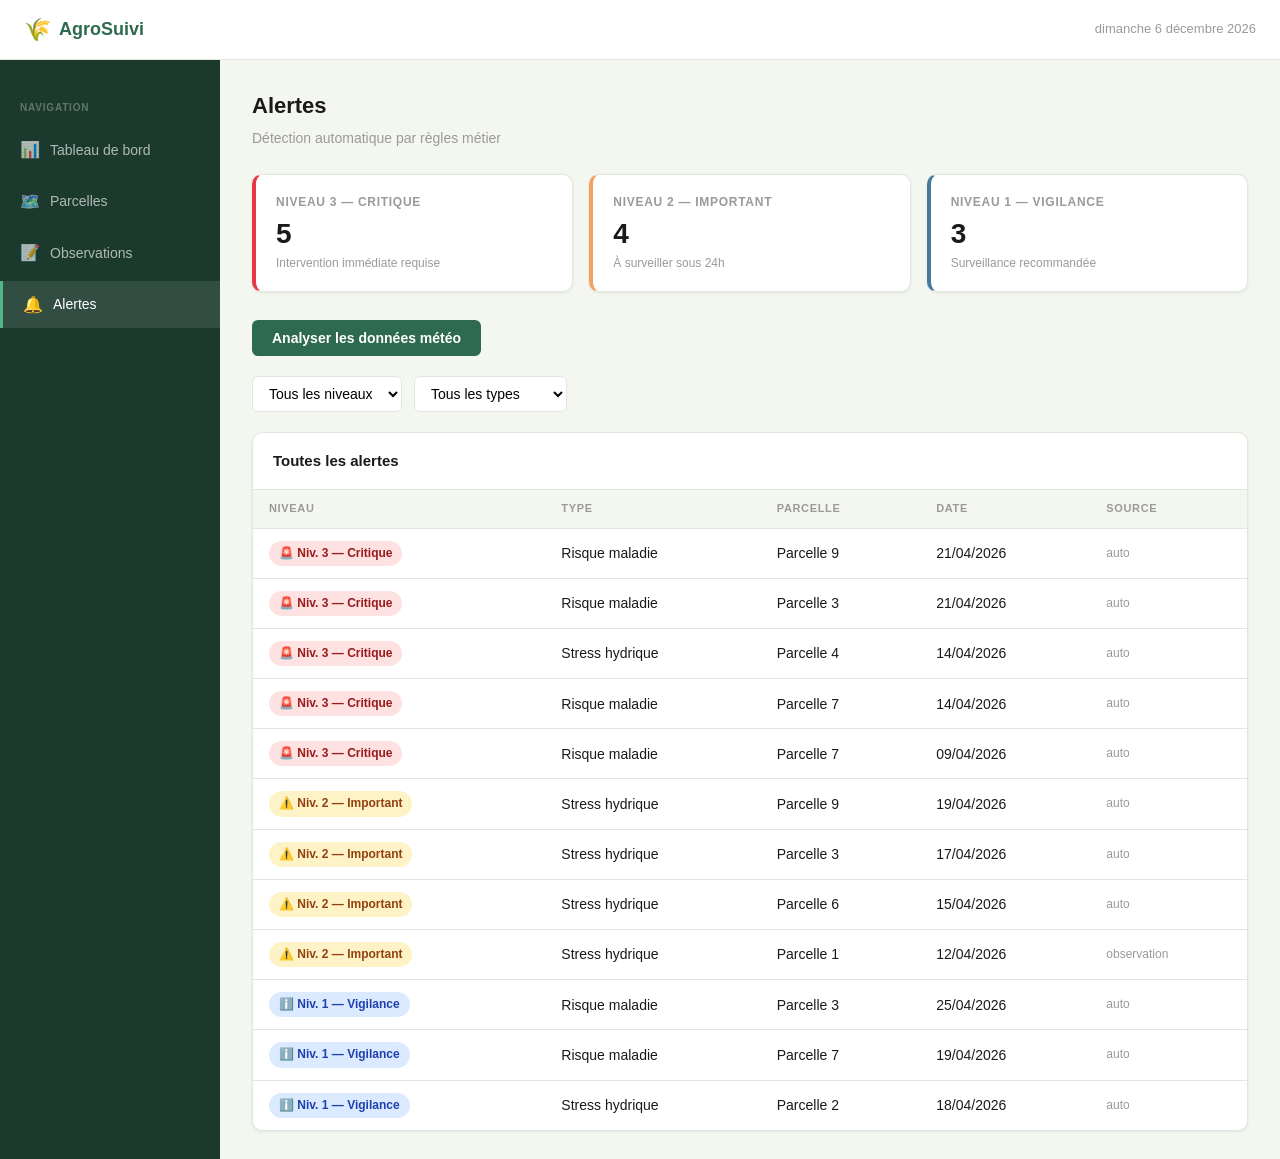
==== frontend/alertes.html @ 63322d4b "page alertes - compteurs par niveau, tableau filtrable, bouton analyse météo" ====
<!DOCTYPE html>
<html lang="fr">
<head>
  <meta charset="UTF-8">
  <meta name="viewport" content="width=device-width, initial-scale=1.0">
  <title>AgroSuivi — Alertes</title>
  <meta name="description" content="Alertes agricoles actives : risques maladies, stress hydrique, niveaux de criticité 1 à 3.">
  <link rel="icon" href="data:image/svg+xml,<svg xmlns='http://www.w3.org/2000/svg' viewBox='0 0 100 100'><text y='.9em' font-size='90'>🌾</text></svg>">
  <link rel="stylesheet" href="css/reset.css">
  <link rel="stylesheet" href="css/variables.css">
  <link rel="stylesheet" href="css/main.css">
</head>
<body>
<div class="app-layout">

  <header class="topbar">
    <div class="topbar-logo"><span>🌾</span> AgroSuivi</div>
    <div class="topbar-date" id="topbar-date"></div>
  </header>

  <nav class="sidebar">
    <div class="nav-section">Navigation</div>
    <a href="index.html"        class="nav-item"><span class="nav-icon">📊</span> Tableau de bord</a>
    <a href="parcelles.html"    class="nav-item"><span class="nav-icon">🗺️</span> Parcelles</a>
    <a href="observations.html" class="nav-item"><span class="nav-icon">📝</span> Observations</a>
    <a href="alertes.html"      class="nav-item active"><span class="nav-icon">🔔</span> Alertes</a>
  </nav>

  <main class="main-content">
    <h1 class="page-title">Alertes</h1>
    <p class="page-subtitle">Détection automatique par règles métier</p>

    <div class="kpi-grid" style="grid-template-columns:repeat(3,1fr);">
      <div class="kpi-card danger">
        <div class="kpi-label">Niveau 3 — Critique</div>
        <div class="kpi-value" id="count-3">—</div>
        <div class="kpi-sub">Intervention immédiate requise</div>
      </div>
      <div class="kpi-card warning">
        <div class="kpi-label">Niveau 2 — Important</div>
        <div class="kpi-value" id="count-2">—</div>
        <div class="kpi-sub">À surveiller sous 24h</div>
      </div>
      <div class="kpi-card info">
        <div class="kpi-label">Niveau 1 — Vigilance</div>
        <div class="kpi-value" id="count-1">—</div>
        <div class="kpi-sub">Surveillance recommandée</div>
      </div>
    </div>

    <div style="margin-bottom:20px;display:flex;align-items:center;gap:12px;flex-wrap:wrap;">
      <button onclick="lancerAnalyse()"
        style="padding:10px 20px;background:var(--color-primary);color:#fff;border:none;border-radius:var(--radius-sm);font-size:14px;font-weight:600;">
        Analyser les données météo
      </button>
      <span id="analyse-msg" style="font-size:13px;color:var(--text-muted);"></span>
    </div>

    <div style="display:flex;gap:12px;margin-bottom:20px;flex-wrap:wrap;">
      <select id="filtre-niveau" style="padding:8px 12px;border:1px solid var(--border);border-radius:var(--radius-sm);font-size:14px;background:var(--bg-card);">
        <option value="">Tous les niveaux</option>
        <option value="3">Critique (3)</option>
        <option value="2">Important (2)</option>
        <option value="1">Vigilance (1)</option>
      </select>
      <select id="filtre-type" style="padding:8px 12px;border:1px solid var(--border);border-radius:var(--radius-sm);font-size:14px;background:var(--bg-card);">
        <option value="">Tous les types</option>
        <option>Risque maladie</option>
        <option>Stress hydrique</option>
        <option>Excès eau</option>
        <option>Maladie détectée</option>
      </select>
    </div>

    <div class="card">
      <div class="card-header">Toutes les alertes</div>
      <div style="padding:0;">
        <table class="data-table">
          <thead><tr><th>Niveau</th><th>Type</th><th>Parcelle</th><th>Date</th><th>Source</th></tr></thead>
          <tbody id="alertes-tbody">
            <tr><td colspan="5" style="text-align:center;color:var(--text-muted);padding:20px;">Chargement…</td></tr>
          </tbody>
        </table>
      </div>
    </div>
  </main>
</div>
<script src="js/api.js"></script>
<script src="js/alertes.js"></script>
</body>
</html>
---- frontend/css/variables.css ----
:root {
  --color-primary:       #2D6A4F;
  --color-primary-light: #52B788;
  --color-danger:        #E63946;
  --color-warning:       #F4A261;
  --color-success:       #2A9D8F;
  --color-info:          #457B9D;

  --bg-page:    #F4F6F0;
  --bg-card:    #FFFFFF;
  --bg-sidebar: #1B3A2D;

  --text-primary:   #1A1A1A;
  --text-secondary: #5C5C5C;
  --text-muted:     #9A9A9A;

  --border:    #E2E8E0;
  --radius:    10px;
  --radius-sm: 6px;
  --shadow:    0 1px 3px rgba(0,0,0,0.08);
  --font:      'Inter', 'Segoe UI', sans-serif;
}
---- frontend/css/main.css ----
/* ── Layout grille principale ── */
.app-layout {
  display: grid;
  grid-template-columns: 220px 1fr;
  grid-template-rows: 60px 1fr;
  min-height: 100vh;
}

/* ── Topbar ── */
.topbar {
  grid-column: 1 / -1;
  background: var(--bg-card);
  border-bottom: 1px solid var(--border);
  display: flex;
  align-items: center;
  justify-content: space-between;
  padding: 0 24px;
}
.topbar-logo {
  font-weight: 700;
  font-size: 18px;
  color: var(--color-primary);
  display: flex;
  align-items: center;
  gap: 8px;
}
.topbar-logo span { font-size: 22px; }
.topbar-date { font-size: 13px; color: var(--text-muted); }

/* ── Sidebar ── */
.sidebar {
  background: var(--bg-sidebar);
  padding: 24px 0;
  display: flex;
  flex-direction: column;
  gap: 4px;
}
.nav-section {
  font-size: 10px;
  font-weight: 700;
  letter-spacing: 0.08em;
  text-transform: uppercase;
  color: rgba(255,255,255,0.3);
  padding: 16px 20px 6px;
}
.nav-item {
  display: flex;
  align-items: center;
  gap: 10px;
  padding: 11px 20px;
  color: rgba(255,255,255,0.65);
  font-size: 14px;
  font-weight: 500;
  transition: background 0.15s, color 0.15s;
}
.nav-item:hover,
.nav-item.active {
  background: rgba(255,255,255,0.1);
  color: #fff;
}
.nav-item.active { border-left: 3px solid var(--color-primary-light); }
.nav-icon { font-size: 16px; width: 20px; text-align: center; }

/* ── Contenu principal ── */
.main-content { padding: 28px 32px; overflow-y: auto; }
.page-title   { font-size: 22px; font-weight: 700; margin-bottom: 4px; }
.page-subtitle { font-size: 14px; color: var(--text-muted); margin-bottom: 24px; }

/* ── KPI Cards ── */
.kpi-grid {
  display: grid;
  grid-template-columns: repeat(4, 1fr);
  gap: 16px;
  margin-bottom: 28px;
}
.kpi-card {
  background: var(--bg-card);
  border: 1px solid var(--border);
  border-radius: var(--radius);
  padding: 18px 20px;
  box-shadow: var(--shadow);
}
.kpi-label {
  font-size: 12px;
  font-weight: 600;
  text-transform: uppercase;
  letter-spacing: 0.06em;
  color: var(--text-muted);
  margin-bottom: 8px;
}
.kpi-value { font-size: 28px; font-weight: 700; line-height: 1; }
.kpi-sub   { font-size: 12px; color: var(--text-muted); margin-top: 6px; }
.kpi-card.danger  { border-left: 4px solid var(--color-danger); }
.kpi-card.warning { border-left: 4px solid var(--color-warning); }
.kpi-card.success { border-left: 4px solid var(--color-success); }
.kpi-card.info    { border-left: 4px solid var(--color-info); }

/* ── Cards génériques ── */
.card {
  background: var(--bg-card);
  border: 1px solid var(--border);
  border-radius: var(--radius);
  box-shadow: var(--shadow);
  overflow: hidden;
}
.card-header {
  padding: 16px 20px;
  border-bottom: 1px solid var(--border);
  font-weight: 600;
  font-size: 15px;
  display: flex;
  align-items: center;
  justify-content: space-between;
}
.card-body { padding: 20px; }

/* ── Tableau ── */
.data-table { width: 100%; border-collapse: collapse; font-size: 14px; }
.data-table th {
  text-align: left;
  font-size: 11px;
  font-weight: 700;
  text-transform: uppercase;
  letter-spacing: 0.06em;
  color: var(--text-muted);
  padding: 10px 16px;
  background: var(--bg-page);
  border-bottom: 1px solid var(--border);
}
.data-table td {
  padding: 12px 16px;
  border-bottom: 1px solid var(--border);
}
.data-table tr:last-child td { border-bottom: none; }
.data-table tr:hover td { background: var(--bg-page); }

/* ── Badges statut ── */
.badge {
  display: inline-flex;
  align-items: center;
  gap: 4px;
  padding: 3px 10px;
  border-radius: 20px;
  font-size: 12px;
  font-weight: 600;
}
.badge-ok      { background: #D1FAE5; color: #065F46; }
.badge-risk    { background: #FEF3C7; color: #92400E; }
.badge-disease { background: #FEE2E2; color: #991B1B; }
.badge-stress  { background: #DBEAFE; color: #1E40AF; }

/* ── Bannières alertes ── */
.alert-banner {
  padding: 12px 18px;
  border-radius: var(--radius-sm);
  font-size: 14px;
  font-weight: 500;
  display: flex;
  align-items: center;
  gap: 10px;
  margin-bottom: 10px;
}
.alert-1 { background:#FEF9C3; color:#854D0E; border-left:4px solid var(--color-warning); }
.alert-2 { background:#FFEDD5; color:#9A3412; border-left:4px solid #F97316; }
.alert-3 { background:#FEE2E2; color:#991B1B; border-left:4px solid var(--color-danger); }

/* ── Responsive ── */
@media (max-width: 900px) {
  .app-layout {
    grid-template-columns: 1fr;
    grid-template-rows: 60px auto 1fr;
  }
  .sidebar {
    flex-direction: row;
    padding: 8px 12px;
    gap: 2px;
    overflow-x: auto;
  }
  .nav-section { display: none; }
  .nav-item { padding: 8px 12px; font-size: 12px; }
  .nav-item.active {
    border-left: none;
    border-bottom: 3px solid var(--color-primary-light);
  }
  .kpi-grid { grid-template-columns: repeat(2, 1fr); }
  .main-content { padding: 20px 16px; }
}
@media (max-width: 480px) {
  .kpi-grid { grid-template-columns: 1fr; }
}
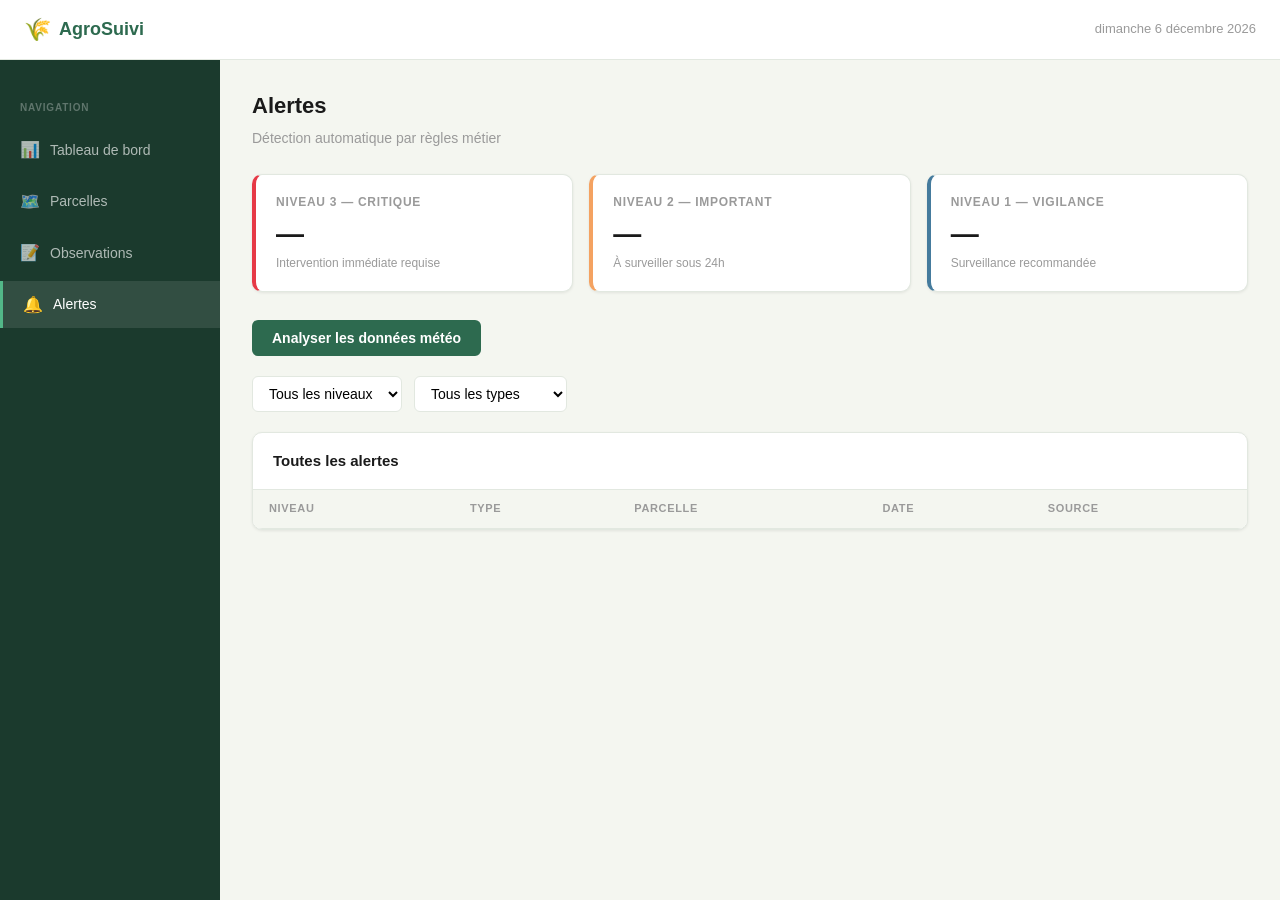
==== commit efa31583: "mise à jour pages HTML - SEO, meta tags" ====
--- a/frontend/alertes.html
+++ b/frontend/alertes.html
@@ -4,7 +4,7 @@
   <meta charset="UTF-8">
   <meta name="viewport" content="width=device-width, initial-scale=1.0">
   <title>AgroSuivi — Alertes</title>
-  <meta name="description" content="Alertes agricoles actives : risques maladies, stress hydrique, niveaux de criticité 1 à 3.">
+  <meta name="description" content="Alertes agricoles actives : risques maladies et stress hydrique.">
   <link rel="icon" href="data:image/svg+xml,<svg xmlns='http://www.w3.org/2000/svg' viewBox='0 0 100 100'><text y='.9em' font-size='90'>🌾</text></svg>">
   <link rel="stylesheet" href="css/reset.css">
   <link rel="stylesheet" href="css/variables.css">
@@ -12,12 +12,10 @@
 </head>
 <body>
 <div class="app-layout">
-
   <header class="topbar">
     <div class="topbar-logo"><span>🌾</span> AgroSuivi</div>
     <div class="topbar-date" id="topbar-date"></div>
   </header>
-
   <nav class="sidebar">
     <div class="nav-section">Navigation</div>
     <a href="index.html"        class="nav-item"><span class="nav-icon">📊</span> Tableau de bord</a>
@@ -25,7 +23,6 @@
     <a href="observations.html" class="nav-item"><span class="nav-icon">📝</span> Observations</a>
     <a href="alertes.html"      class="nav-item active"><span class="nav-icon">🔔</span> Alertes</a>
   </nav>
-
   <main class="main-content">
     <h1 class="page-title">Alertes</h1>
     <p class="page-subtitle">Détection automatique par règles métier</p>
@@ -65,10 +62,8 @@
       </select>
       <select id="filtre-type" style="padding:8px 12px;border:1px solid var(--border);border-radius:var(--radius-sm);font-size:14px;background:var(--bg-card);">
         <option value="">Tous les types</option>
-        <option>Risque maladie</option>
-        <option>Stress hydrique</option>
-        <option>Excès eau</option>
-        <option>Maladie détectée</option>
+        <option>Risque maladie</option><option>Stress hydrique</option>
+        <option>Excès eau</option><option>Maladie détectée</option>
       </select>
     </div>
 
@@ -77,9 +72,7 @@
       <div style="padding:0;">
         <table class="data-table">
           <thead><tr><th>Niveau</th><th>Type</th><th>Parcelle</th><th>Date</th><th>Source</th></tr></thead>
-          <tbody id="alertes-tbody">
-            <tr><td colspan="5" style="text-align:center;color:var(--text-muted);padding:20px;">Chargement…</td></tr>
-          </tbody>
+          <tbody id="alertes-tbody"></tbody>
         </table>
       </div>
     </div>
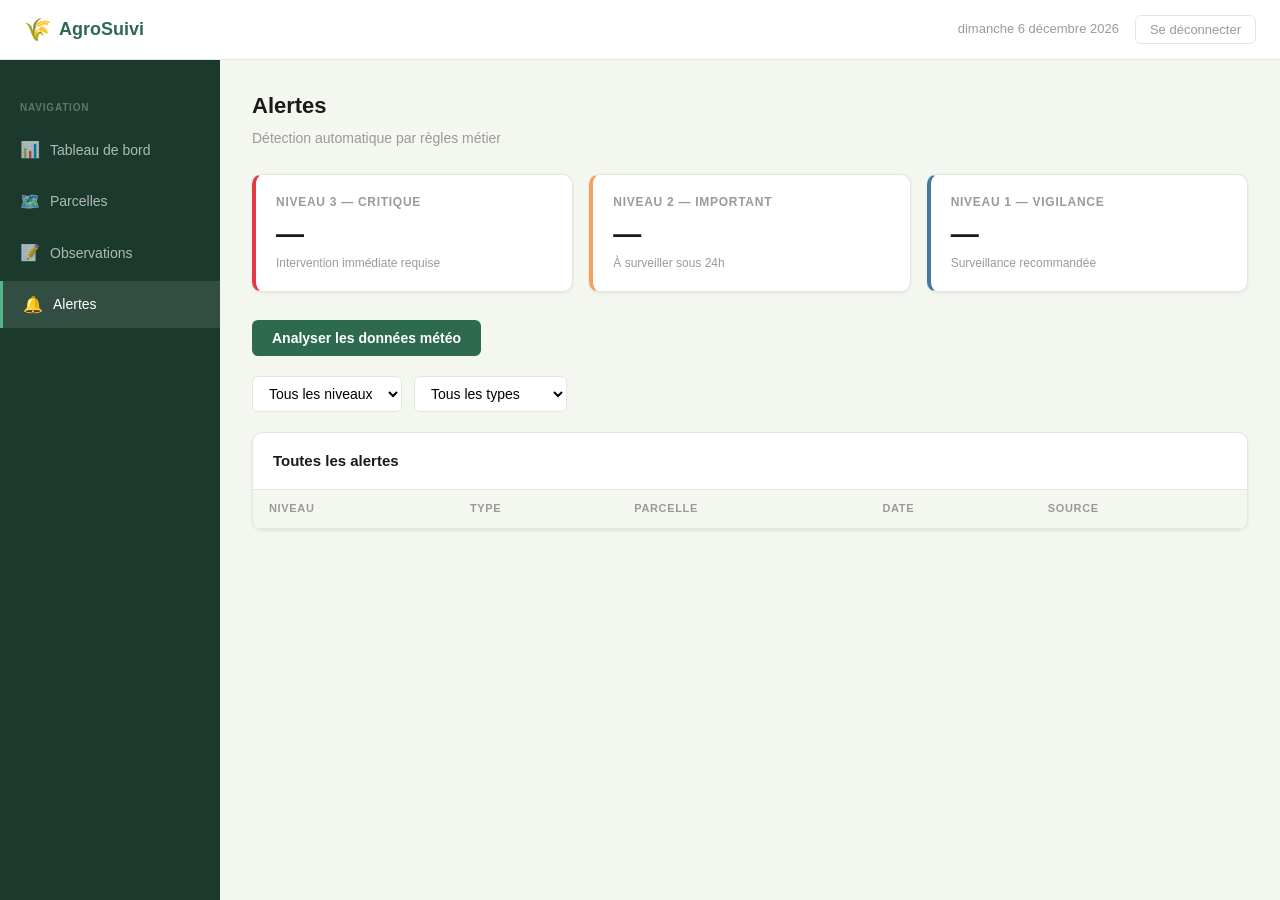
==== commit e7ce36ee: "page de connexion connecté à la basse de données + logout" ====
--- a/frontend/alertes.html
+++ b/frontend/alertes.html
@@ -14,7 +14,10 @@
 <div class="app-layout">
   <header class="topbar">
     <div class="topbar-logo"><span>🌾</span> AgroSuivi</div>
-    <div class="topbar-date" id="topbar-date"></div>
+    <div class="topbar-right">
+      <div class="topbar-date" id="topbar-date"></div>
+      <button class="btn-logout" onclick="logout()">Se déconnecter</button>
+    </div>
   </header>
   <nav class="sidebar">
     <div class="nav-section">Navigation</div>
--- a/frontend/css/main.css
+++ b/frontend/css/main.css
@@ -1,4 +1,3 @@
-/* ── Layout grille principale ── */
 .app-layout {
   display: grid;
   grid-template-columns: 220px 1fr;
@@ -6,7 +5,7 @@
   min-height: 100vh;
 }
 
-/* ── Topbar ── */
+/* Topbar */
 .topbar {
   grid-column: 1 / -1;
   background: var(--bg-card);
@@ -26,8 +25,21 @@
 }
 .topbar-logo span { font-size: 22px; }
 .topbar-date { font-size: 13px; color: var(--text-muted); }
+.topbar-right { display: flex; align-items: center; gap: 16px; }
+.btn-logout {
+  padding: 6px 14px;
+  font-size: 13px;
+  font-weight: 500;
+  color: var(--text-muted);
+  background: transparent;
+  border: 1px solid var(--border);
+  border-radius: var(--radius-sm);
+  cursor: pointer;
+  transition: background 0.15s, color 0.15s;
+}
+.btn-logout:hover { background: var(--color-danger); color: #fff; border-color: var(--color-danger); }
 
-/* ── Sidebar ── */
+/* Sidebar */
 .sidebar {
   background: var(--bg-sidebar);
   padding: 24px 0;
@@ -53,20 +65,19 @@
   font-weight: 500;
   transition: background 0.15s, color 0.15s;
 }
-.nav-item:hover,
-.nav-item.active {
+.nav-item:hover, .nav-item.active {
   background: rgba(255,255,255,0.1);
   color: #fff;
 }
 .nav-item.active { border-left: 3px solid var(--color-primary-light); }
 .nav-icon { font-size: 16px; width: 20px; text-align: center; }
 
-/* ── Contenu principal ── */
+/* Contenu */
 .main-content { padding: 28px 32px; overflow-y: auto; }
 .page-title   { font-size: 22px; font-weight: 700; margin-bottom: 4px; }
 .page-subtitle { font-size: 14px; color: var(--text-muted); margin-bottom: 24px; }
 
-/* ── KPI Cards ── */
+/* KPI */
 .kpi-grid {
   display: grid;
   grid-template-columns: repeat(4, 1fr);
@@ -95,7 +106,7 @@
 .kpi-card.success { border-left: 4px solid var(--color-success); }
 .kpi-card.info    { border-left: 4px solid var(--color-info); }
 
-/* ── Cards génériques ── */
+/* Cards */
 .card {
   background: var(--bg-card);
   border: 1px solid var(--border);
@@ -114,7 +125,7 @@
 }
 .card-body { padding: 20px; }
 
-/* ── Tableau ── */
+/* Tableau */
 .data-table { width: 100%; border-collapse: collapse; font-size: 14px; }
 .data-table th {
   text-align: left;
@@ -134,7 +145,7 @@
 .data-table tr:last-child td { border-bottom: none; }
 .data-table tr:hover td { background: var(--bg-page); }
 
-/* ── Badges statut ── */
+/* Badges */
 .badge {
   display: inline-flex;
   align-items: center;
@@ -144,12 +155,12 @@
   font-size: 12px;
   font-weight: 600;
 }
-.badge-ok      { background: #D1FAE5; color: #065F46; }
-.badge-risk    { background: #FEF3C7; color: #92400E; }
-.badge-disease { background: #FEE2E2; color: #991B1B; }
-.badge-stress  { background: #DBEAFE; color: #1E40AF; }
+.badge-ok      { background:#D1FAE5; color:#065F46; }
+.badge-risk    { background:#FEF3C7; color:#92400E; }
+.badge-disease { background:#FEE2E2; color:#991B1B; }
+.badge-stress  { background:#DBEAFE; color:#1E40AF; }
 
-/* ── Bannières alertes ── */
+/* Alertes */
 .alert-banner {
   padding: 12px 18px;
   border-radius: var(--radius-sm);
@@ -164,24 +175,13 @@
 .alert-2 { background:#FFEDD5; color:#9A3412; border-left:4px solid #F97316; }
 .alert-3 { background:#FEE2E2; color:#991B1B; border-left:4px solid var(--color-danger); }
 
-/* ── Responsive ── */
+/* Responsive */
 @media (max-width: 900px) {
-  .app-layout {
-    grid-template-columns: 1fr;
-    grid-template-rows: 60px auto 1fr;
-  }
-  .sidebar {
-    flex-direction: row;
-    padding: 8px 12px;
-    gap: 2px;
-    overflow-x: auto;
-  }
+  .app-layout { grid-template-columns: 1fr; grid-template-rows: 60px auto 1fr; }
+  .sidebar { flex-direction: row; padding: 8px 12px; overflow-x: auto; }
   .nav-section { display: none; }
   .nav-item { padding: 8px 12px; font-size: 12px; }
-  .nav-item.active {
-    border-left: none;
-    border-bottom: 3px solid var(--color-primary-light);
-  }
+  .nav-item.active { border-left: none; border-bottom: 3px solid var(--color-primary-light); }
   .kpi-grid { grid-template-columns: repeat(2, 1fr); }
   .main-content { padding: 20px 16px; }
 }
